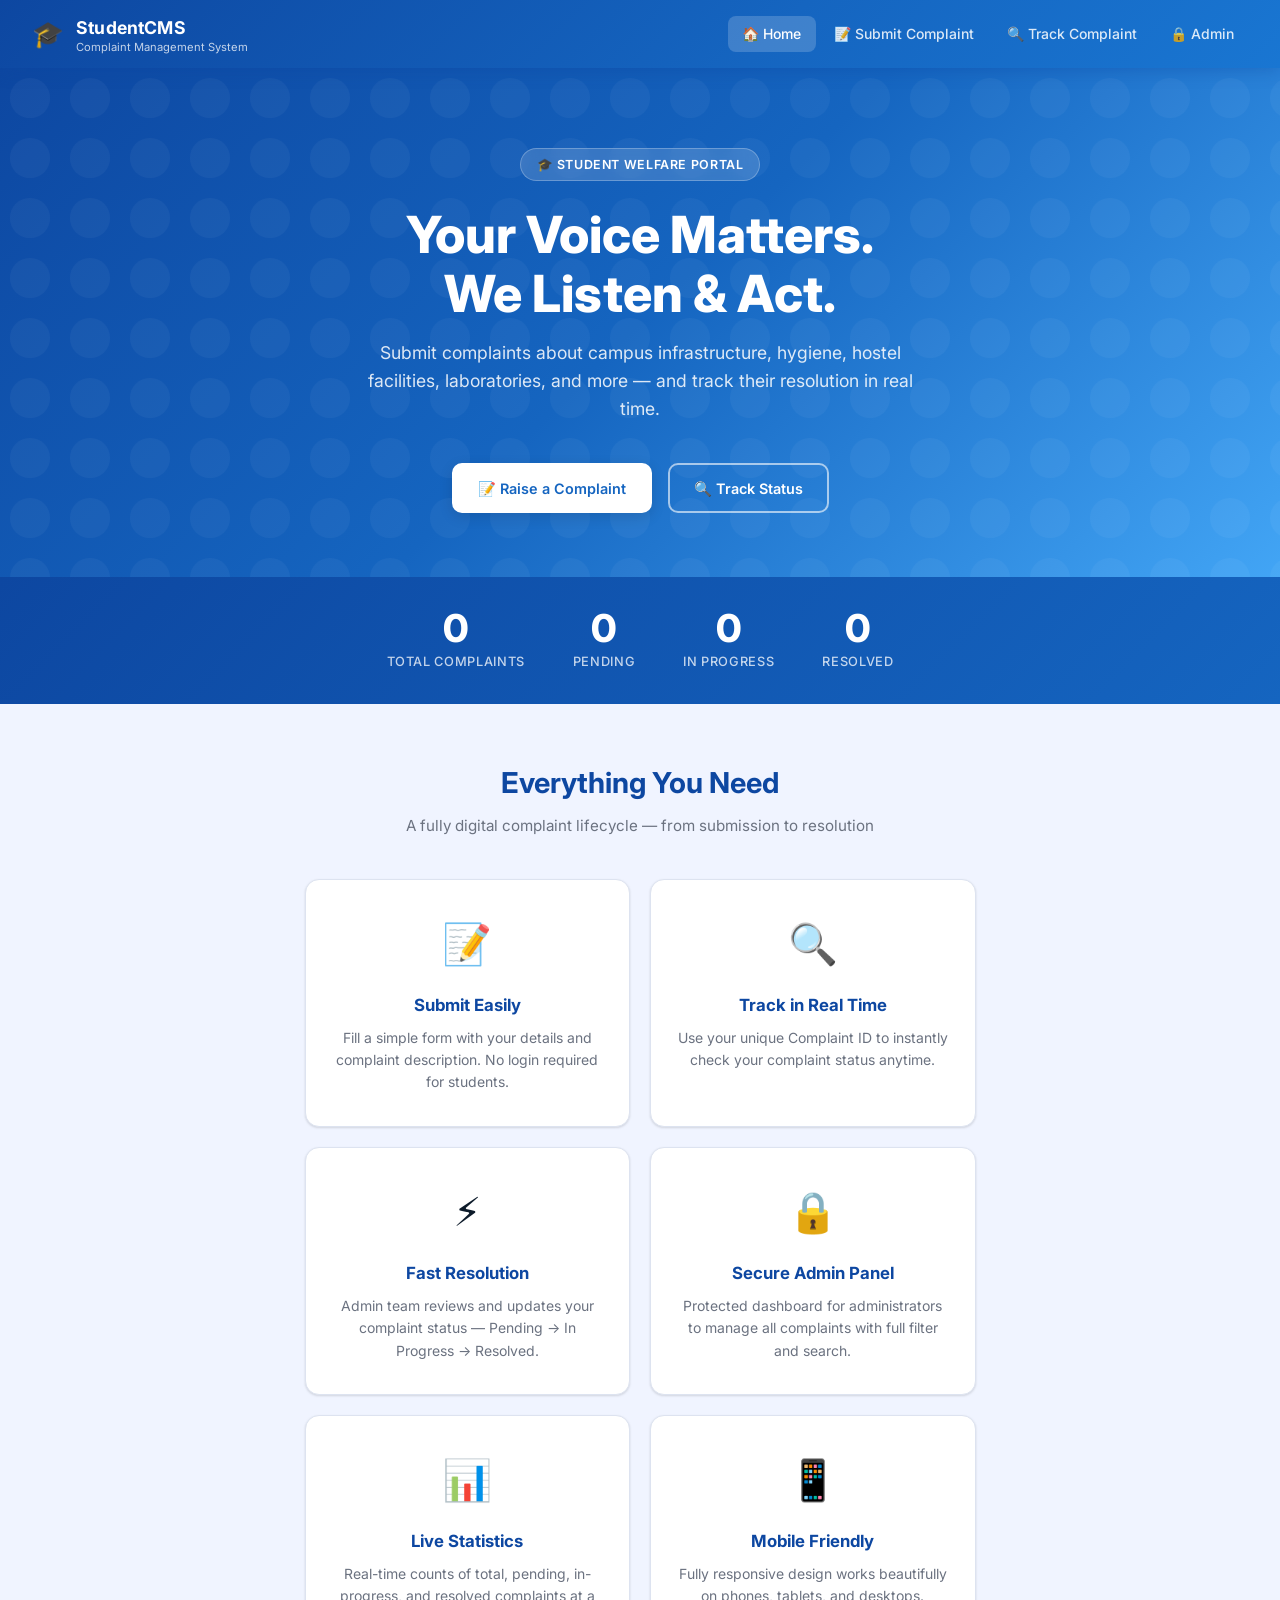
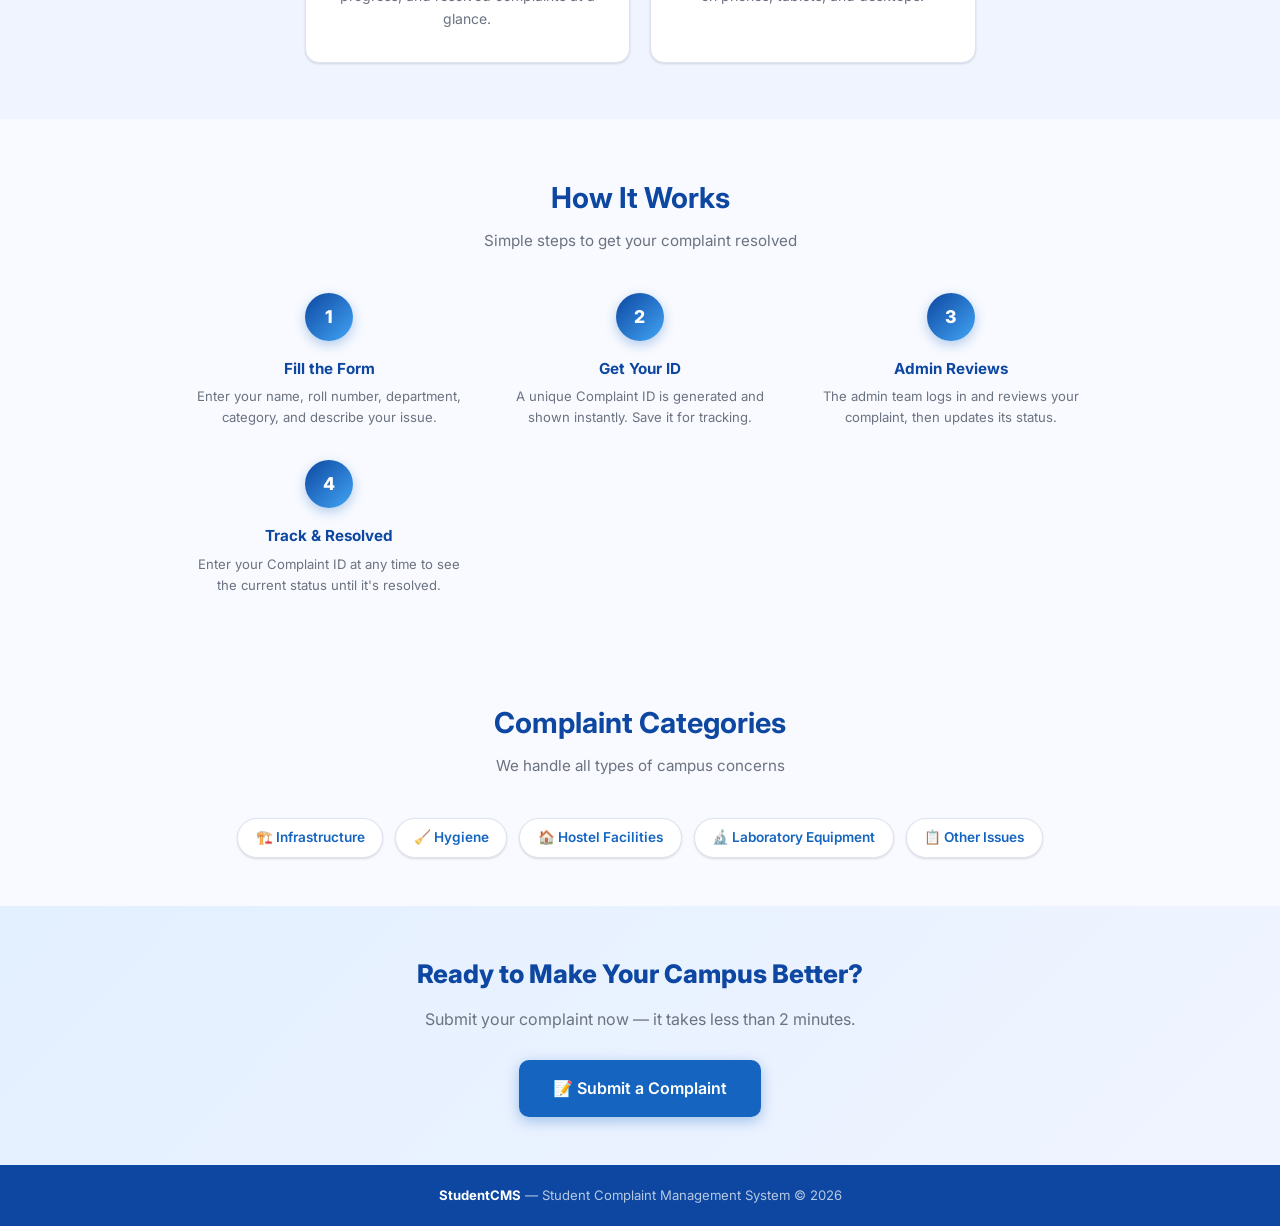
==== index.html @ 4c23cb48 "Initial commit: Student Complaint Management System" ====
<!DOCTYPE html>
<html lang="en">
<head>
  <meta charset="UTF-8" />
  <meta name="viewport" content="width=device-width, initial-scale=1.0" />
  <title>StudentCMS – Home | Student Complaint Management System</title>
  <meta name="description" content="Digital platform for students to raise and track complaints on infrastructure, hygiene, hostel, labs and campus maintenance." />
  <link rel="stylesheet" href="css/style.css" />
  <style>
    .cta-section {
      background: linear-gradient(135deg, #E3F0FF, #F0F4FF);
      padding: 3rem 1.5rem;
      text-align: center;
    }
    .how-section { padding: 3.5rem 1.5rem; }
    .how-steps { display: grid; grid-template-columns: repeat(auto-fit, minmax(220px, 1fr)); gap: 2rem; max-width: 900px; margin: 0 auto; }
    .how-step { text-align: center; }
    .step-num {
      width: 48px; height: 48px;
      background: linear-gradient(135deg, var(--primary-dark), var(--accent));
      border-radius: 50%; color: #fff;
      display: flex; align-items: center; justify-content: center;
      font-weight: 800; font-size: 1.1rem;
      margin: 0 auto 1rem; box-shadow: 0 4px 12px rgba(21,101,192,.3);
    }
    .how-step h3 { font-size: .95rem; font-weight: 700; color: var(--primary-dark); margin-bottom: .3rem; }
    .how-step p  { font-size: .82rem; color: var(--text-muted); }
    .categories-section { padding: 3rem 1.5rem; background: #F8FAFF; }
    .cat-chips { display: flex; flex-wrap: wrap; gap: .75rem; justify-content: center; margin-top: 1.5rem; }
    .cat-chip {
      display: inline-flex; align-items: center; gap: .4rem;
      padding: .5rem 1.1rem; border-radius: 50px;
      background: var(--bg-card); border: 1.5px solid var(--border);
      font-size: .85rem; font-weight: 600; color: var(--primary);
      box-shadow: var(--shadow-sm); transition: all var(--transition);
    }
    .cat-chip:hover { background: var(--primary); color: #fff; transform: translateY(-2px); box-shadow: var(--shadow-md); }
  </style>
</head>
<body>

<!-- NAVBAR -->
<nav class="navbar">
  <a href="index.html" class="navbar-brand">
    <span class="brand-icon">🎓</span>
    <div>
      <span class="brand-text">StudentCMS</span>
      <span class="brand-sub">Complaint Management System</span>
    </div>
  </a>
  <button class="nav-hamburger" id="hamburger" aria-label="Menu">☰</button>
  <ul class="nav-links" id="navLinks">
    <li><a href="index.html">🏠 Home</a></li>
    <li><a href="submit.html">📝 Submit Complaint</a></li>
    <li><a href="track.html">🔍 Track Complaint</a></li>
    <li><a href="admin.html">🔒 Admin</a></li>
  </ul>
</nav>

<!-- HERO -->
<section class="hero">
  <div class="hero-badge">🎓 Student Welfare Portal</div>
  <h1>Your Voice Matters.<br>We Listen & Act.</h1>
  <p>Submit complaints about campus infrastructure, hygiene, hostel facilities, laboratories, and more — and track their resolution in real time.</p>
  <div class="hero-actions">
    <a href="submit.html" class="btn btn-white">📝 Raise a Complaint</a>
    <a href="track.html" class="btn btn-outline-white">🔍 Track Status</a>
  </div>
</section>

<!-- COUNTER BANNER -->
<div class="counter-banner">
  <div class="counter-grid">
    <div class="counter-item">
      <div class="counter-num" id="cntTotal">0</div>
      <div class="counter-label">Total Complaints</div>
    </div>
    <div class="counter-item">
      <div class="counter-num" id="cntPending">0</div>
      <div class="counter-label">Pending</div>
    </div>
    <div class="counter-item">
      <div class="counter-num" id="cntProgress">0</div>
      <div class="counter-label">In Progress</div>
    </div>
    <div class="counter-item">
      <div class="counter-num" id="cntResolved">0</div>
      <div class="counter-label">Resolved</div>
    </div>
  </div>
</div>

<!-- FEATURES -->
<section class="features-section">
  <h2 class="section-title">Everything You Need</h2>
  <p class="section-sub">A fully digital complaint lifecycle — from submission to resolution</p>
  <div class="features-grid">
    <div class="feature-card card-hover">
      <span class="feature-icon">📝</span>
      <h3>Submit Easily</h3>
      <p>Fill a simple form with your details and complaint description. No login required for students.</p>
    </div>
    <div class="feature-card card-hover">
      <span class="feature-icon">🔍</span>
      <h3>Track in Real Time</h3>
      <p>Use your unique Complaint ID to instantly check your complaint status anytime.</p>
    </div>
    <div class="feature-card card-hover">
      <span class="feature-icon">⚡</span>
      <h3>Fast Resolution</h3>
      <p>Admin team reviews and updates your complaint status — Pending → In Progress → Resolved.</p>
    </div>
    <div class="feature-card card-hover">
      <span class="feature-icon">🔒</span>
      <h3>Secure Admin Panel</h3>
      <p>Protected dashboard for administrators to manage all complaints with full filter and search.</p>
    </div>
    <div class="feature-card card-hover">
      <span class="feature-icon">📊</span>
      <h3>Live Statistics</h3>
      <p>Real-time counts of total, pending, in-progress, and resolved complaints at a glance.</p>
    </div>
    <div class="feature-card card-hover">
      <span class="feature-icon">📱</span>
      <h3>Mobile Friendly</h3>
      <p>Fully responsive design works beautifully on phones, tablets, and desktops.</p>
    </div>
  </div>
</section>

<!-- HOW IT WORKS -->
<section class="how-section" style="background:#F8FAFF;">
  <h2 class="section-title">How It Works</h2>
  <p class="section-sub">Simple steps to get your complaint resolved</p>
  <div class="how-steps">
    <div class="how-step">
      <div class="step-num">1</div>
      <h3>Fill the Form</h3>
      <p>Enter your name, roll number, department, category, and describe your issue.</p>
    </div>
    <div class="how-step">
      <div class="step-num">2</div>
      <h3>Get Your ID</h3>
      <p>A unique Complaint ID is generated and shown instantly. Save it for tracking.</p>
    </div>
    <div class="how-step">
      <div class="step-num">3</div>
      <h3>Admin Reviews</h3>
      <p>The admin team logs in and reviews your complaint, then updates its status.</p>
    </div>
    <div class="how-step">
      <div class="step-num">4</div>
      <h3>Track & Resolved</h3>
      <p>Enter your Complaint ID at any time to see the current status until it's resolved.</p>
    </div>
  </div>
</section>

<!-- CATEGORIES -->
<section class="categories-section">
  <h2 class="section-title">Complaint Categories</h2>
  <p class="section-sub">We handle all types of campus concerns</p>
  <div class="cat-chips">
    <span class="cat-chip">🏗️ Infrastructure</span>
    <span class="cat-chip">🧹 Hygiene</span>
    <span class="cat-chip">🏠 Hostel Facilities</span>
    <span class="cat-chip">🔬 Laboratory Equipment</span>
    <span class="cat-chip">📋 Other Issues</span>
  </div>
</section>

<!-- CTA -->
<section class="cta-section">
  <h2 style="font-size:1.6rem;font-weight:800;color:var(--primary-dark);margin-bottom:.75rem;">
    Ready to Make Your Campus Better?
  </h2>
  <p style="color:var(--text-muted);margin-bottom:1.75rem;">Submit your complaint now — it takes less than 2 minutes.</p>
  <a href="submit.html" class="btn btn-primary" style="font-size:1rem;padding:.85rem 2rem;">
    📝 Submit a Complaint
  </a>
</section>

<!-- FOOTER -->
<footer>
  <strong>StudentCMS</strong> &mdash; Student Complaint Management System &copy; 2026
</footer>

<script src="js/app.js"></script>
<script>
  initNavbar();

  // Animate home counters from LocalStorage data
  window.addEventListener('DOMContentLoaded', () => {
    const stats = calcStats(getComplaints());
    animateCounter(document.getElementById('cntTotal'),    stats.total);
    animateCounter(document.getElementById('cntPending'),  stats.pending);
    animateCounter(document.getElementById('cntProgress'), stats.inProgress);
    animateCounter(document.getElementById('cntResolved'), stats.resolved);
  });
</script>
</body>
</html>
---- css/style.css ----
/* ============================================================
   Student Complaint Management System — Shared Stylesheet
   Theme: Blue & White | Modern | Responsive
   ============================================================ */

@import url('https://fonts.googleapis.com/css2?family=Inter:wght@300;400;500;600;700;800&display=swap');

/* ── Reset & Base ── */
*, *::before, *::after {
  box-sizing: border-box;
  margin: 0;
  padding: 0;
}

:root {
  --primary:        #1565C0;
  --primary-light:  #1976D2;
  --primary-dark:   #0D47A1;
  --accent:         #42A5F5;
  --accent-light:   #90CAF9;
  --bg:             #F0F4FF;
  --bg-card:        #FFFFFF;
  --text-dark:      #0D1B2A;
  --text-mid:       #374151;
  --text-muted:     #6B7280;
  --success:        #16A34A;
  --success-bg:     #DCFCE7;
  --warning:        #D97706;
  --warning-bg:     #FEF3C7;
  --danger:         #DC2626;
  --danger-bg:      #FEE2E2;
  --info:           #0284C7;
  --info-bg:        #E0F2FE;
  --border:         #DDE3F0;
  --shadow-sm:      0 1px 3px rgba(0,0,0,.08), 0 1px 2px rgba(0,0,0,.06);
  --shadow-md:      0 4px 16px rgba(21,101,192,.12);
  --shadow-lg:      0 8px 32px rgba(21,101,192,.18);
  --radius:         14px;
  --radius-sm:      8px;
  --transition:     0.25s ease;
}

html { scroll-behavior: smooth; }

body {
  font-family: 'Inter', system-ui, sans-serif;
  background: var(--bg);
  color: var(--text-dark);
  min-height: 100vh;
  display: flex;
  flex-direction: column;
  line-height: 1.6;
}

/* ── Navbar ── */
.navbar {
  background: linear-gradient(135deg, var(--primary-dark) 0%, var(--primary) 60%, var(--primary-light) 100%);
  color: #fff;
  padding: 0 2rem;
  height: 68px;
  display: flex;
  align-items: center;
  justify-content: space-between;
  box-shadow: 0 2px 16px rgba(13,71,161,.35);
  position: sticky;
  top: 0;
  z-index: 100;
}

.navbar-brand {
  display: flex;
  align-items: center;
  gap: .75rem;
  text-decoration: none;
  color: #fff;
}

.navbar-brand .brand-icon {
  font-size: 1.6rem;
  line-height: 1;
}

.navbar-brand .brand-text {
  font-size: 1.1rem;
  font-weight: 700;
  letter-spacing: .01em;
}

.navbar-brand .brand-sub {
  font-size: .7rem;
  opacity: .75;
  display: block;
  font-weight: 400;
  line-height: 1;
}

.nav-links {
  display: flex;
  align-items: center;
  gap: .25rem;
  list-style: none;
}

.nav-links a {
  display: flex;
  align-items: center;
  gap: .35rem;
  color: rgba(255,255,255,.85);
  text-decoration: none;
  font-size: .875rem;
  font-weight: 500;
  padding: .45rem .9rem;
  border-radius: 8px;
  transition: background var(--transition), color var(--transition);
}

.nav-links a:hover,
.nav-links a.active {
  background: rgba(255,255,255,.18);
  color: #fff;
}

.nav-hamburger {
  display: none;
  background: none;
  border: none;
  color: #fff;
  font-size: 1.6rem;
  cursor: pointer;
}

/* ── Hero (Home only) ── */
.hero {
  background: linear-gradient(135deg, var(--primary-dark) 0%, var(--primary) 50%, var(--accent) 100%);
  color: #fff;
  padding: 5rem 2rem 4rem;
  text-align: center;
  position: relative;
  overflow: hidden;
}

.hero::before {
  content: '';
  position: absolute;
  inset: 0;
  background: url("data:image/svg+xml,%3Csvg width='60' height='60' viewBox='0 0 60 60' xmlns='http://www.w3.org/2000/svg'%3E%3Cg fill='none' fill-rule='evenodd'%3E%3Cg fill='%23ffffff' fill-opacity='0.04'%3E%3Ccircle cx='30' cy='30' r='20'/%3E%3C/g%3E%3C/g%3E%3C/svg%3E");
  pointer-events: none;
}

.hero-badge {
  display: inline-flex;
  align-items: center;
  gap: .5rem;
  background: rgba(255,255,255,.15);
  backdrop-filter: blur(8px);
  border: 1px solid rgba(255,255,255,.25);
  border-radius: 50px;
  padding: .35rem 1rem;
  font-size: .78rem;
  font-weight: 600;
  letter-spacing: .05em;
  text-transform: uppercase;
  margin-bottom: 1.5rem;
}

.hero h1 {
  font-size: clamp(2rem, 5vw, 3.2rem);
  font-weight: 800;
  line-height: 1.15;
  margin-bottom: 1rem;
}

.hero p {
  font-size: 1.1rem;
  opacity: .85;
  max-width: 560px;
  margin: 0 auto 2.5rem;
}

.hero-actions {
  display: flex;
  gap: 1rem;
  justify-content: center;
  flex-wrap: wrap;
}

/* ── Buttons ── */
.btn {
  display: inline-flex;
  align-items: center;
  gap: .5rem;
  padding: .7rem 1.5rem;
  border-radius: 10px;
  font-size: .9rem;
  font-weight: 600;
  cursor: pointer;
  border: 2px solid transparent;
  transition: all var(--transition);
  text-decoration: none;
  white-space: nowrap;
}

.btn-primary {
  background: var(--primary);
  color: #fff;
  border-color: var(--primary);
  box-shadow: 0 4px 14px rgba(21,101,192,.35);
}
.btn-primary:hover {
  background: var(--primary-dark);
  border-color: var(--primary-dark);
  transform: translateY(-2px);
  box-shadow: 0 6px 20px rgba(21,101,192,.45);
}

.btn-outline {
  background: transparent;
  color: var(--primary);
  border-color: var(--primary);
}
.btn-outline:hover {
  background: var(--primary);
  color: #fff;
  transform: translateY(-2px);
}

.btn-white {
  background: #fff;
  color: var(--primary);
  border-color: #fff;
  box-shadow: 0 4px 14px rgba(0,0,0,.12);
}
.btn-white:hover {
  background: var(--accent-light);
  transform: translateY(-2px);
}

.btn-outline-white {
  background: transparent;
  color: #fff;
  border-color: rgba(255,255,255,.6);
}
.btn-outline-white:hover {
  background: rgba(255,255,255,.15);
  border-color: #fff;
}

.btn-danger {
  background: var(--danger);
  color: #fff;
  border-color: var(--danger);
}
.btn-danger:hover { filter: brightness(1.1); }

.btn-sm {
  padding: .4rem .9rem;
  font-size: .8rem;
  border-radius: 7px;
}

.btn-full { width: 100%; justify-content: center; }

.btn:disabled {
  opacity: .5;
  cursor: not-allowed;
  transform: none !important;
}

/* ── Cards ── */
.card {
  background: var(--bg-card);
  border-radius: var(--radius);
  border: 1px solid var(--border);
  box-shadow: var(--shadow-sm);
  transition: box-shadow var(--transition), transform var(--transition);
}
.card:hover { box-shadow: var(--shadow-md); }

.card-hover:hover { transform: translateY(-3px); }

/* ── Container / Layout ── */
.container {
  max-width: 1100px;
  margin: 0 auto;
  padding: 0 1.5rem;
}

.page-content {
  flex: 1;
  padding: 2.5rem 1.5rem;
  max-width: 1100px;
  margin: 0 auto;
  width: 100%;
}

.page-header {
  margin-bottom: 2rem;
}

.page-header h2 {
  font-size: 1.7rem;
  font-weight: 700;
  color: var(--primary-dark);
}

.page-header p {
  color: var(--text-muted);
  margin-top: .3rem;
}

/* ── Stats Grid ── */
.stats-grid {
  display: grid;
  grid-template-columns: repeat(auto-fit, minmax(180px, 1fr));
  gap: 1rem;
  margin-bottom: 2rem;
}

.stat-card {
  background: var(--bg-card);
  border-radius: var(--radius);
  padding: 1.4rem 1.6rem;
  border: 1px solid var(--border);
  box-shadow: var(--shadow-sm);
  display: flex;
  align-items: center;
  gap: 1rem;
  transition: box-shadow var(--transition), transform var(--transition);
}
.stat-card:hover {
  transform: translateY(-3px);
  box-shadow: var(--shadow-md);
}

.stat-icon {
  width: 52px;
  height: 52px;
  border-radius: 12px;
  display: flex;
  align-items: center;
  justify-content: center;
  font-size: 1.5rem;
  flex-shrink: 0;
}
.stat-icon.blue   { background: #E3F2FD; }
.stat-icon.orange { background: #FFF3E0; }
.stat-icon.yellow { background: #FFFDE7; }
.stat-icon.green  { background: #E8F5E9; }

.stat-info .stat-value {
  font-size: 1.8rem;
  font-weight: 800;
  color: var(--primary-dark);
  line-height: 1;
}
.stat-info .stat-label {
  font-size: .78rem;
  color: var(--text-muted);
  font-weight: 500;
  margin-top: .25rem;
}

/* ── Forms ── */
.form-card {
  background: var(--bg-card);
  border-radius: var(--radius);
  padding: 2.5rem;
  border: 1px solid var(--border);
  box-shadow: var(--shadow-md);
  max-width: 680px;
  margin: 0 auto;
}

.form-card h2 {
  font-size: 1.4rem;
  font-weight: 700;
  color: var(--primary-dark);
  margin-bottom: .3rem;
}

.form-card .form-subtitle {
  color: var(--text-muted);
  font-size: .9rem;
  margin-bottom: 2rem;
  padding-bottom: 1.25rem;
  border-bottom: 1px solid var(--border);
}

.form-group {
  margin-bottom: 1.25rem;
}

.form-row {
  display: grid;
  grid-template-columns: 1fr 1fr;
  gap: 1rem;
}

label {
  display: block;
  font-size: .84rem;
  font-weight: 600;
  color: var(--text-mid);
  margin-bottom: .4rem;
}

label .required { color: var(--danger); margin-left: 2px; }

input[type="text"],
input[type="password"],
input[type="email"],
select,
textarea {
  width: 100%;
  padding: .7rem 1rem;
  border: 1.5px solid var(--border);
  border-radius: var(--radius-sm);
  font-size: .9rem;
  font-family: inherit;
  color: var(--text-dark);
  background: #FAFBFF;
  transition: border-color var(--transition), box-shadow var(--transition);
  outline: none;
}

input:focus, select:focus, textarea:focus {
  border-color: var(--accent);
  box-shadow: 0 0 0 3px rgba(66,165,245,.18);
  background: #fff;
}

input.error-field, select.error-field, textarea.error-field {
  border-color: var(--danger);
  box-shadow: 0 0 0 3px rgba(220,38,38,.12);
}

textarea { resize: vertical; min-height: 110px; }

.field-error {
  font-size: .78rem;
  color: var(--danger);
  margin-top: .3rem;
  display: none;
}
.field-error.show { display: block; }

/* ── Alerts ── */
.alert {
  padding: 1rem 1.25rem;
  border-radius: var(--radius-sm);
  font-size: .88rem;
  font-weight: 500;
  display: flex;
  align-items: flex-start;
  gap: .75rem;
  margin-bottom: 1.25rem;
  animation: slideIn .3s ease;
}
.alert .alert-icon { font-size: 1.1rem; flex-shrink: 0; margin-top: .05rem; }
.alert-success { background: var(--success-bg); color: #166534; border: 1px solid #BBF7D0; }
.alert-error   { background: var(--danger-bg);  color: #991B1B; border: 1px solid #FECACA; }
.alert-info    { background: var(--info-bg);    color: #075985; border: 1px solid #BAE6FD; }
.alert-warning { background: var(--warning-bg); color: #92400E; border: 1px solid #FDE68A; }

/* ── Status Badge ── */
.badge {
  display: inline-flex;
  align-items: center;
  gap: .3rem;
  padding: .28rem .75rem;
  border-radius: 50px;
  font-size: .75rem;
  font-weight: 600;
  white-space: nowrap;
}
.badge-pending     { background: #FEF3C7; color: #92400E; }
.badge-inprogress  { background: #DBEAFE; color: #1E40AF; }
.badge-resolved    { background: #DCFCE7; color: #166534; }

/* ── Table ── */
.table-wrapper {
  overflow-x: auto;
  border-radius: var(--radius);
  border: 1px solid var(--border);
  box-shadow: var(--shadow-sm);
}

table {
  width: 100%;
  border-collapse: collapse;
  font-size: .88rem;
  background: var(--bg-card);
}

thead {
  background: linear-gradient(135deg, var(--primary-dark), var(--primary));
  color: #fff;
}

th {
  padding: .9rem 1.1rem;
  text-align: left;
  font-weight: 600;
  font-size: .8rem;
  letter-spacing: .04em;
  text-transform: uppercase;
  white-space: nowrap;
}

td {
  padding: .85rem 1.1rem;
  border-bottom: 1px solid var(--border);
  vertical-align: middle;
  color: var(--text-mid);
}

tr:last-child td { border-bottom: none; }

tbody tr {
  transition: background var(--transition);
}
tbody tr:hover { background: #F8FAFF; }

.table-status-select {
  padding: .3rem .6rem;
  border: 1.5px solid var(--border);
  border-radius: 7px;
  font-size: .8rem;
  font-family: inherit;
  font-weight: 600;
  cursor: pointer;
  background: #fff;
  outline: none;
  transition: border-color var(--transition);
}
.table-status-select:focus { border-color: var(--accent); }

/* ── Filter Bar ── */
.filter-bar {
  display: flex;
  gap: .75rem;
  flex-wrap: wrap;
  margin-bottom: 1.5rem;
}

.filter-bar input,
.filter-bar select {
  flex: 1;
  min-width: 160px;
  padding: .6rem .9rem;
  border: 1.5px solid var(--border);
  border-radius: 9px;
  font-size: .87rem;
  font-family: inherit;
  background: var(--bg-card);
  color: var(--text-dark);
  outline: none;
  transition: border-color var(--transition), box-shadow var(--transition);
}
.filter-bar input:focus,
.filter-bar select:focus {
  border-color: var(--accent);
  box-shadow: 0 0 0 3px rgba(66,165,245,.15);
}

/* ── Track Result Box ── */
.track-result {
  background: var(--bg-card);
  border-radius: var(--radius);
  border: 1px solid var(--border);
  box-shadow: var(--shadow-md);
  padding: 2rem;
  margin-top: 1.5rem;
  animation: slideIn .4s ease;
}

.track-result .result-header {
  display: flex;
  align-items: center;
  justify-content: space-between;
  flex-wrap: wrap;
  gap: .75rem;
  margin-bottom: 1.25rem;
  padding-bottom: 1rem;
  border-bottom: 1px solid var(--border);
}

.track-result .complaint-id {
  font-size: .75rem;
  color: var(--text-muted);
  font-weight: 500;
  margin-bottom: .25rem;
}

.track-result .complaint-name {
  font-size: 1.15rem;
  font-weight: 700;
  color: var(--primary-dark);
}

.detail-grid {
  display: grid;
  grid-template-columns: repeat(auto-fit, minmax(180px, 1fr));
  gap: 1rem;
}

.detail-item label {
  font-size: .73rem;
  font-weight: 600;
  color: var(--text-muted);
  letter-spacing: .05em;
  text-transform: uppercase;
  margin-bottom: .3rem;
  display: block;
}

.detail-item span {
  font-size: .9rem;
  font-weight: 500;
  color: var(--text-dark);
}

.description-box {
  background: var(--bg);
  border: 1px solid var(--border);
  border-radius: var(--radius-sm);
  padding: .85rem 1rem;
  font-size: .9rem;
  color: var(--text-mid);
  grid-column: 1 / -1;
  line-height: 1.6;
}

/* ── Home Features Grid ── */
.features-section {
  padding: 3.5rem 1.5rem;
  max-width: 1100px;
  margin: 0 auto;
}

.section-title {
  text-align: center;
  font-size: 1.8rem;
  font-weight: 700;
  color: var(--primary-dark);
  margin-bottom: .5rem;
}

.section-sub {
  text-align: center;
  color: var(--text-muted);
  margin-bottom: 2.5rem;
  font-size: .95rem;
}

.features-grid {
  display: grid;
  grid-template-columns: repeat(auto-fit, minmax(240px, 1fr));
  gap: 1.25rem;
}

.feature-card {
  background: var(--bg-card);
  border: 1px solid var(--border);
  border-radius: var(--radius);
  padding: 2rem 1.5rem;
  box-shadow: var(--shadow-sm);
  text-align: center;
  transition: all var(--transition);
}
.feature-card:hover {
  transform: translateY(-5px);
  box-shadow: var(--shadow-lg);
  border-color: var(--accent-light);
}

.feature-icon {
  font-size: 2.5rem;
  margin-bottom: 1rem;
  display: block;
}

.feature-card h3 {
  font-size: 1.05rem;
  font-weight: 700;
  color: var(--primary-dark);
  margin-bottom: .5rem;
}

.feature-card p {
  font-size: .875rem;
  color: var(--text-muted);
}

/* ── Counter Banner ── */
.counter-banner {
  background: linear-gradient(135deg, var(--primary-dark), var(--primary));
  color: #fff;
  padding: 2rem 1.5rem;
  text-align: center;
}

.counter-grid {
  display: flex;
  justify-content: center;
  gap: 3rem;
  flex-wrap: wrap;
  max-width: 700px;
  margin: 0 auto;
}

.counter-item .counter-num {
  font-size: 2.4rem;
  font-weight: 800;
  line-height: 1;
}

.counter-item .counter-label {
  font-size: .8rem;
  opacity: .75;
  margin-top: .3rem;
  font-weight: 500;
  text-transform: uppercase;
  letter-spacing: .05em;
}

/* ── Footer ── */
footer {
  background: var(--primary-dark);
  color: rgba(255,255,255,.7);
  text-align: center;
  padding: 1.25rem 1rem;
  font-size: .82rem;
  margin-top: auto;
}

footer strong { color: #fff; }

/* ── Admin Login ── */
.login-wrapper {
  flex: 1;
  display: flex;
  align-items: center;
  justify-content: center;
  padding: 2rem 1rem;
  background: linear-gradient(135deg, #E3F0FF 0%, #F0F4FF 100%);
}

.login-card {
  background: var(--bg-card);
  border-radius: 20px;
  padding: 3rem 2.5rem;
  width: 100%;
  max-width: 420px;
  box-shadow: var(--shadow-lg);
  border: 1px solid var(--border);
  text-align: center;
}

.login-logo {
  width: 72px;
  height: 72px;
  background: linear-gradient(135deg, var(--primary-dark), var(--accent));
  border-radius: 20px;
  display: flex;
  align-items: center;
  justify-content: center;
  font-size: 2rem;
  margin: 0 auto 1.25rem;
  box-shadow: 0 8px 24px rgba(21,101,192,.3);
}

.login-card h2 {
  font-size: 1.4rem;
  font-weight: 700;
  color: var(--primary-dark);
  margin-bottom: .25rem;
}

.login-card .login-sub {
  color: var(--text-muted);
  font-size: .875rem;
  margin-bottom: 2rem;
}

.login-card .form-group { text-align: left; }

/* ── Dashboard Toolbar ── */
.dashboard-toolbar {
  display: flex;
  align-items: center;
  justify-content: space-between;
  flex-wrap: wrap;
  gap: 1rem;
  margin-bottom: 1.5rem;
}

.toolbar-title {
  font-size: 1.15rem;
  font-weight: 700;
  color: var(--primary-dark);
}

.toolbar-count {
  font-size: .8rem;
  color: var(--text-muted);
  font-weight: 500;
  margin-top: .1rem;
}

/* ── Empty State ── */
.empty-state {
  text-align: center;
  padding: 3rem 1rem;
}
.empty-state .empty-icon { font-size: 3.5rem; margin-bottom: .75rem; }
.empty-state p { color: var(--text-muted); font-size: .95rem; }

/* ── Animations ── */
@keyframes slideIn {
  from { opacity: 0; transform: translateY(-12px); }
  to   { opacity: 1; transform: translateY(0); }
}

@keyframes fadeIn {
  from { opacity: 0; }
  to   { opacity: 1; }
}

@keyframes countUp {
  from { opacity: 0; transform: scale(.7); }
  to   { opacity: 1; transform: scale(1); }
}

.fade-in { animation: fadeIn .4s ease; }
.slide-in { animation: slideIn .35s ease; }

/* ── Responsive ── */
@media (max-width: 768px) {
  .form-row { grid-template-columns: 1fr; }

  .navbar { padding: 0 1rem; }

  .nav-links {
    display: none;
    flex-direction: column;
    position: absolute;
    top: 68px;
    left: 0; right: 0;
    background: var(--primary-dark);
    padding: 1rem;
    gap: .25rem;
    box-shadow: 0 4px 20px rgba(0,0,0,.2);
    z-index: 99;
  }

  .nav-links.open { display: flex; }
  .nav-links a { padding: .65rem 1rem; border-radius: 8px; }
  .nav-hamburger { display: block; }

  .page-content { padding: 1.75rem 1rem; }

  .form-card { padding: 1.75rem 1.25rem; }

  .counter-grid { gap: 1.5rem; }

  .filter-bar { flex-direction: column; }
  .filter-bar input, .filter-bar select { min-width: unset; }

  .dashboard-toolbar { flex-direction: column; align-items: flex-start; }

  .login-card { padding: 2rem 1.5rem; }

  .hero { padding: 3.5rem 1rem 3rem; }
  .hero-actions { flex-direction: column; align-items: center; }
  .btn { padding: .75rem 1.25rem; }

  th, td { padding: .7rem .75rem; }
}

@media (max-width: 480px) {
  .stats-grid { grid-template-columns: 1fr 1fr; }
  .counter-item .counter-num { font-size: 1.8rem; }
}
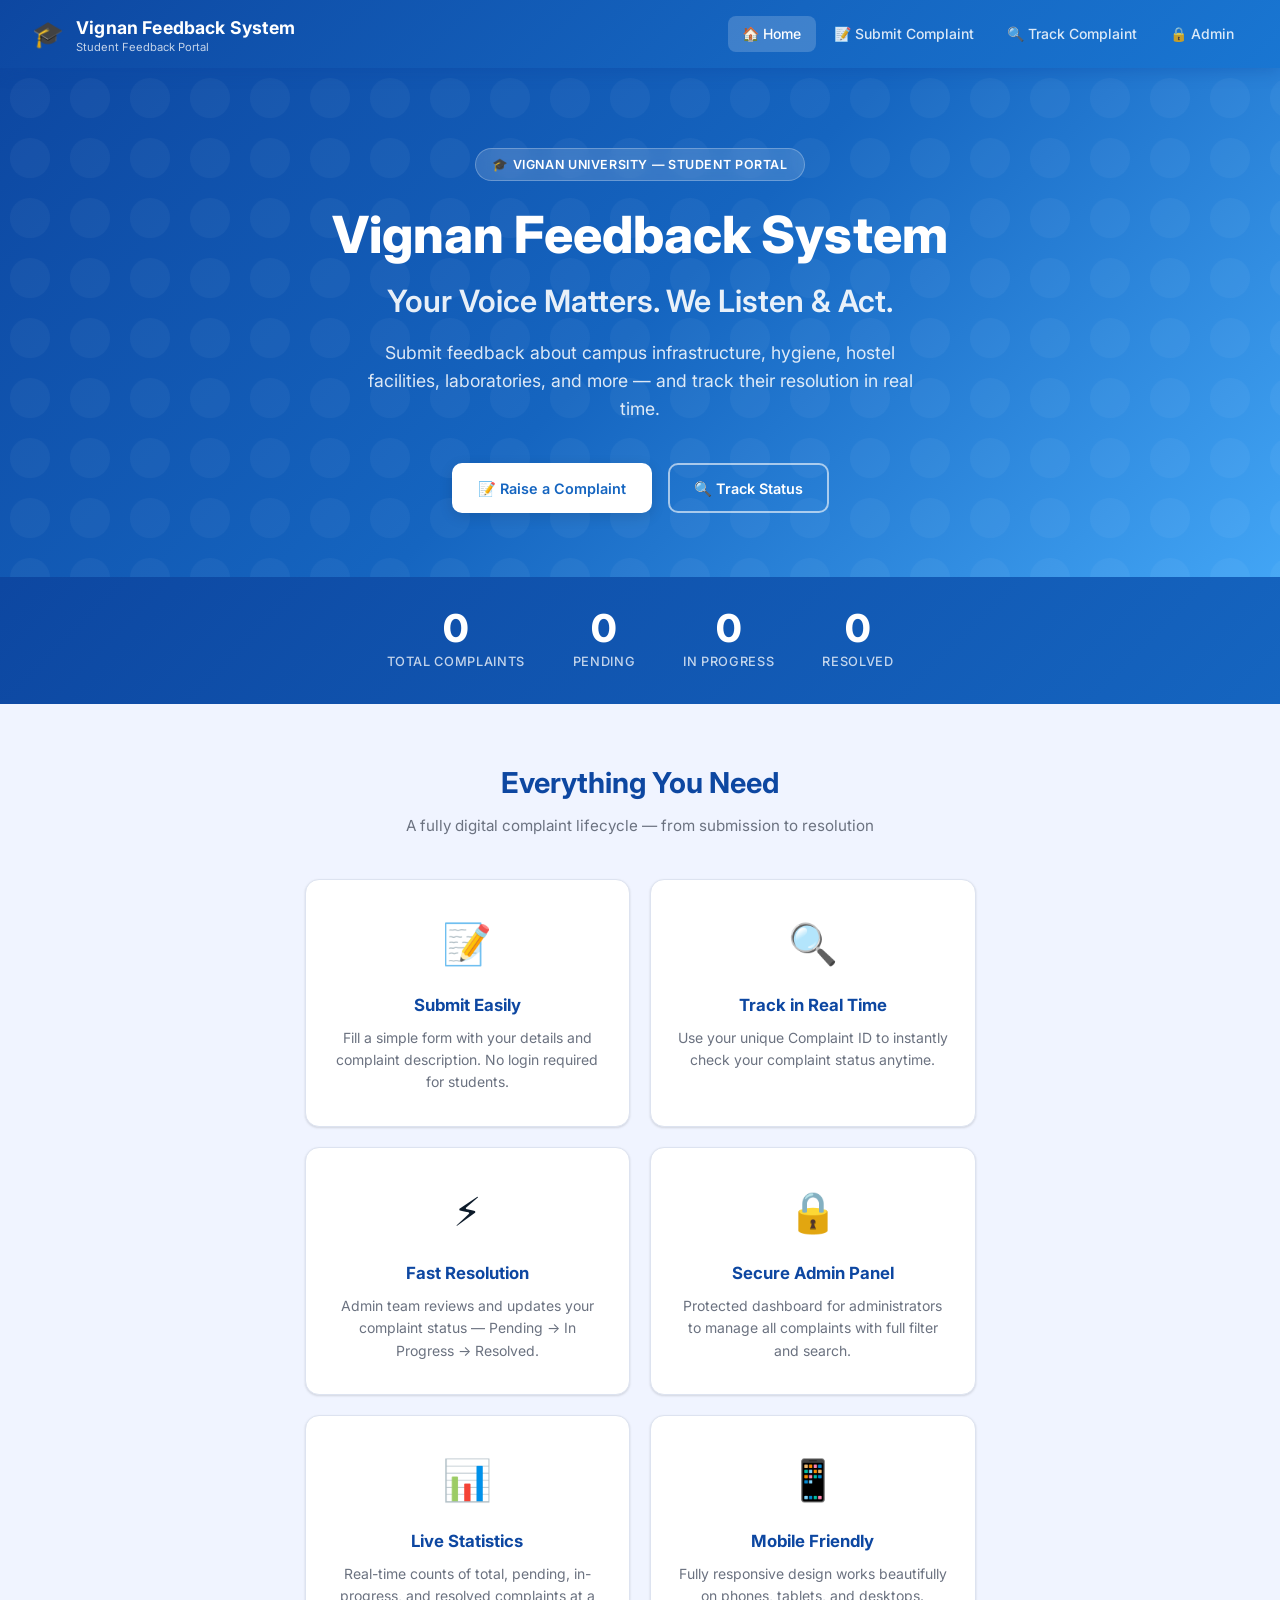
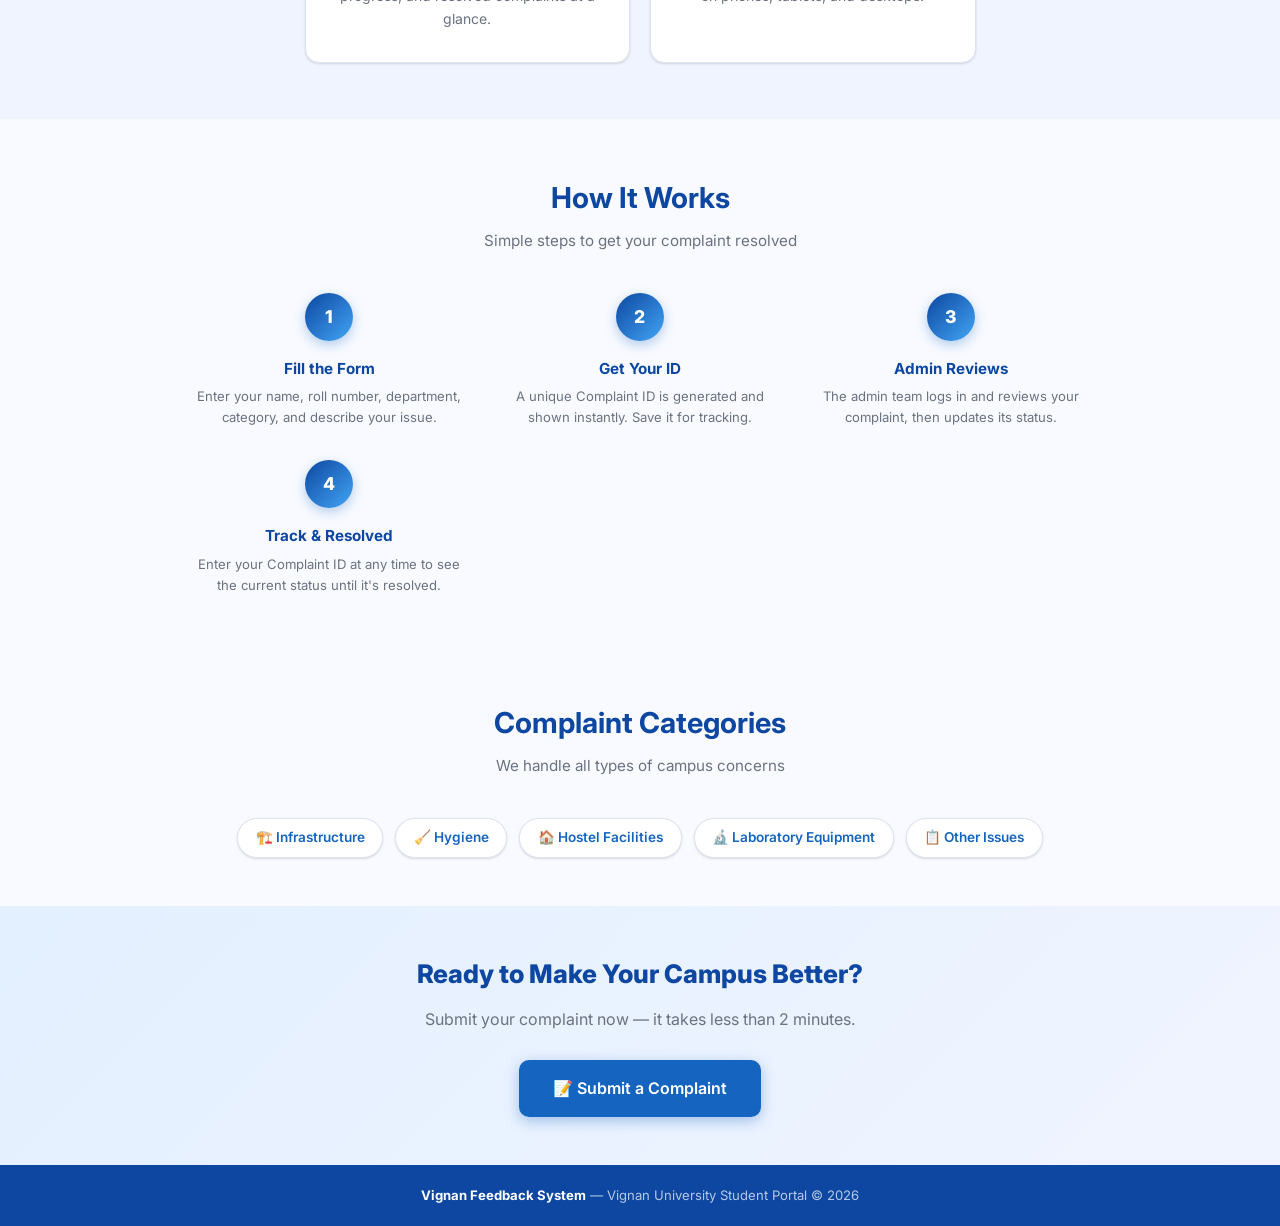
==== commit b82b53ad: "Rebrand: StudentCMS -> Vignan Feedback System" ====
--- a/index.html
+++ b/index.html
@@ -1,202 +1,264 @@
 <!DOCTYPE html>
 <html lang="en">
+
 <head>
-  <meta charset="UTF-8" />
-  <meta name="viewport" content="width=device-width, initial-scale=1.0" />
-  <title>StudentCMS – Home | Student Complaint Management System</title>
-  <meta name="description" content="Digital platform for students to raise and track complaints on infrastructure, hygiene, hostel, labs and campus maintenance." />
-  <link rel="stylesheet" href="css/style.css" />
-  <style>
-    .cta-section {
-      background: linear-gradient(135deg, #E3F0FF, #F0F4FF);
-      padding: 3rem 1.5rem;
-      text-align: center;
-    }
-    .how-section { padding: 3.5rem 1.5rem; }
-    .how-steps { display: grid; grid-template-columns: repeat(auto-fit, minmax(220px, 1fr)); gap: 2rem; max-width: 900px; margin: 0 auto; }
-    .how-step { text-align: center; }
-    .step-num {
-      width: 48px; height: 48px;
-      background: linear-gradient(135deg, var(--primary-dark), var(--accent));
-      border-radius: 50%; color: #fff;
-      display: flex; align-items: center; justify-content: center;
-      font-weight: 800; font-size: 1.1rem;
-      margin: 0 auto 1rem; box-shadow: 0 4px 12px rgba(21,101,192,.3);
-    }
-    .how-step h3 { font-size: .95rem; font-weight: 700; color: var(--primary-dark); margin-bottom: .3rem; }
-    .how-step p  { font-size: .82rem; color: var(--text-muted); }
-    .categories-section { padding: 3rem 1.5rem; background: #F8FAFF; }
-    .cat-chips { display: flex; flex-wrap: wrap; gap: .75rem; justify-content: center; margin-top: 1.5rem; }
-    .cat-chip {
-      display: inline-flex; align-items: center; gap: .4rem;
-      padding: .5rem 1.1rem; border-radius: 50px;
-      background: var(--bg-card); border: 1.5px solid var(--border);
-      font-size: .85rem; font-weight: 600; color: var(--primary);
-      box-shadow: var(--shadow-sm); transition: all var(--transition);
-    }
-    .cat-chip:hover { background: var(--primary); color: #fff; transform: translateY(-2px); box-shadow: var(--shadow-md); }
-  </style>
+    <meta charset="UTF-8" />
+    <meta name="viewport" content="width=device-width, initial-scale=1.0" />
+    <title>Vignan Feedback System – Home | Student Feedback Portal</title>
+    <meta name="description"
+        content="Vignan Feedback System – Digital platform for students to raise and track feedback on infrastructure, hygiene, hostel, labs and campus maintenance." />
+    <link rel="stylesheet" href="css/style.css" />
+    <style>
+        .cta-section {
+            background: linear-gradient(135deg, #E3F0FF, #F0F4FF);
+            padding: 3rem 1.5rem;
+            text-align: center;
+        }
+
+        .how-section {
+            padding: 3.5rem 1.5rem;
+        }
+
+        .how-steps {
+            display: grid;
+            grid-template-columns: repeat(auto-fit, minmax(220px, 1fr));
+            gap: 2rem;
+            max-width: 900px;
+            margin: 0 auto;
+        }
+
+        .how-step {
+            text-align: center;
+        }
+
+        .step-num {
+            width: 48px;
+            height: 48px;
+            background: linear-gradient(135deg, var(--primary-dark), var(--accent));
+            border-radius: 50%;
+            color: #fff;
+            display: flex;
+            align-items: center;
+            justify-content: center;
+            font-weight: 800;
+            font-size: 1.1rem;
+            margin: 0 auto 1rem;
+            box-shadow: 0 4px 12px rgba(21, 101, 192, .3);
+        }
+
+        .how-step h3 {
+            font-size: .95rem;
+            font-weight: 700;
+            color: var(--primary-dark);
+            margin-bottom: .3rem;
+        }
+
+        .how-step p {
+            font-size: .82rem;
+            color: var(--text-muted);
+        }
+
+        .categories-section {
+            padding: 3rem 1.5rem;
+            background: #F8FAFF;
+        }
+
+        .cat-chips {
+            display: flex;
+            flex-wrap: wrap;
+            gap: .75rem;
+            justify-content: center;
+            margin-top: 1.5rem;
+        }
+
+        .cat-chip {
+            display: inline-flex;
+            align-items: center;
+            gap: .4rem;
+            padding: .5rem 1.1rem;
+            border-radius: 50px;
+            background: var(--bg-card);
+            border: 1.5px solid var(--border);
+            font-size: .85rem;
+            font-weight: 600;
+            color: var(--primary);
+            box-shadow: var(--shadow-sm);
+            transition: all var(--transition);
+        }
+
+        .cat-chip:hover {
+            background: var(--primary);
+            color: #fff;
+            transform: translateY(-2px);
+            box-shadow: var(--shadow-md);
+        }
+    </style>
 </head>
+
 <body>
 
-<!-- NAVBAR -->
-<nav class="navbar">
-  <a href="index.html" class="navbar-brand">
-    <span class="brand-icon">🎓</span>
-    <div>
-      <span class="brand-text">StudentCMS</span>
-      <span class="brand-sub">Complaint Management System</span>
+    <!-- NAVBAR -->
+    <nav class="navbar">
+        <a href="index.html" class="navbar-brand">
+            <span class="brand-icon">🎓</span>
+            <div>
+                <span class="brand-text">Vignan Feedback System</span>
+                <span class="brand-sub">Student Feedback Portal</span>
+            </div>
+        </a>
+        <button class="nav-hamburger" id="hamburger" aria-label="Menu">☰</button>
+        <ul class="nav-links" id="navLinks">
+            <li><a href="index.html">🏠 Home</a></li>
+            <li><a href="submit.html">📝 Submit Complaint</a></li>
+            <li><a href="track.html">🔍 Track Complaint</a></li>
+            <li><a href="admin.html">🔒 Admin</a></li>
+        </ul>
+    </nav>
+
+    <!-- HERO -->
+    <section class="hero">
+        <div class="hero-badge">🎓 Vignan University — Student Portal</div>
+        <h1>Vignan Feedback System<br><span style="font-size:.6em;font-weight:600;opacity:.9">Your Voice Matters. We
+                Listen & Act.</span></h1>
+        <p>Submit feedback about campus infrastructure, hygiene, hostel facilities, laboratories, and more — and track
+            their resolution in real time.</p>
+        <div class="hero-actions">
+            <a href="submit.html" class="btn btn-white">📝 Raise a Complaint</a>
+            <a href="track.html" class="btn btn-outline-white">🔍 Track Status</a>
+        </div>
+    </section>
+
+    <!-- COUNTER BANNER -->
+    <div class="counter-banner">
+        <div class="counter-grid">
+            <div class="counter-item">
+                <div class="counter-num" id="cntTotal">0</div>
+                <div class="counter-label">Total Complaints</div>
+            </div>
+            <div class="counter-item">
+                <div class="counter-num" id="cntPending">0</div>
+                <div class="counter-label">Pending</div>
+            </div>
+            <div class="counter-item">
+                <div class="counter-num" id="cntProgress">0</div>
+                <div class="counter-label">In Progress</div>
+            </div>
+            <div class="counter-item">
+                <div class="counter-num" id="cntResolved">0</div>
+                <div class="counter-label">Resolved</div>
+            </div>
+        </div>
     </div>
-  </a>
-  <button class="nav-hamburger" id="hamburger" aria-label="Menu">☰</button>
-  <ul class="nav-links" id="navLinks">
-    <li><a href="index.html">🏠 Home</a></li>
-    <li><a href="submit.html">📝 Submit Complaint</a></li>
-    <li><a href="track.html">🔍 Track Complaint</a></li>
-    <li><a href="admin.html">🔒 Admin</a></li>
-  </ul>
-</nav>
-
-<!-- HERO -->
-<section class="hero">
-  <div class="hero-badge">🎓 Student Welfare Portal</div>
-  <h1>Your Voice Matters.<br>We Listen & Act.</h1>
-  <p>Submit complaints about campus infrastructure, hygiene, hostel facilities, laboratories, and more — and track their resolution in real time.</p>
-  <div class="hero-actions">
-    <a href="submit.html" class="btn btn-white">📝 Raise a Complaint</a>
-    <a href="track.html" class="btn btn-outline-white">🔍 Track Status</a>
-  </div>
-</section>
-
-<!-- COUNTER BANNER -->
-<div class="counter-banner">
-  <div class="counter-grid">
-    <div class="counter-item">
-      <div class="counter-num" id="cntTotal">0</div>
-      <div class="counter-label">Total Complaints</div>
-    </div>
-    <div class="counter-item">
-      <div class="counter-num" id="cntPending">0</div>
-      <div class="counter-label">Pending</div>
-    </div>
-    <div class="counter-item">
-      <div class="counter-num" id="cntProgress">0</div>
-      <div class="counter-label">In Progress</div>
-    </div>
-    <div class="counter-item">
-      <div class="counter-num" id="cntResolved">0</div>
-      <div class="counter-label">Resolved</div>
-    </div>
-  </div>
-</div>
-
-<!-- FEATURES -->
-<section class="features-section">
-  <h2 class="section-title">Everything You Need</h2>
-  <p class="section-sub">A fully digital complaint lifecycle — from submission to resolution</p>
-  <div class="features-grid">
-    <div class="feature-card card-hover">
-      <span class="feature-icon">📝</span>
-      <h3>Submit Easily</h3>
-      <p>Fill a simple form with your details and complaint description. No login required for students.</p>
-    </div>
-    <div class="feature-card card-hover">
-      <span class="feature-icon">🔍</span>
-      <h3>Track in Real Time</h3>
-      <p>Use your unique Complaint ID to instantly check your complaint status anytime.</p>
-    </div>
-    <div class="feature-card card-hover">
-      <span class="feature-icon">⚡</span>
-      <h3>Fast Resolution</h3>
-      <p>Admin team reviews and updates your complaint status — Pending → In Progress → Resolved.</p>
-    </div>
-    <div class="feature-card card-hover">
-      <span class="feature-icon">🔒</span>
-      <h3>Secure Admin Panel</h3>
-      <p>Protected dashboard for administrators to manage all complaints with full filter and search.</p>
-    </div>
-    <div class="feature-card card-hover">
-      <span class="feature-icon">📊</span>
-      <h3>Live Statistics</h3>
-      <p>Real-time counts of total, pending, in-progress, and resolved complaints at a glance.</p>
-    </div>
-    <div class="feature-card card-hover">
-      <span class="feature-icon">📱</span>
-      <h3>Mobile Friendly</h3>
-      <p>Fully responsive design works beautifully on phones, tablets, and desktops.</p>
-    </div>
-  </div>
-</section>
-
-<!-- HOW IT WORKS -->
-<section class="how-section" style="background:#F8FAFF;">
-  <h2 class="section-title">How It Works</h2>
-  <p class="section-sub">Simple steps to get your complaint resolved</p>
-  <div class="how-steps">
-    <div class="how-step">
-      <div class="step-num">1</div>
-      <h3>Fill the Form</h3>
-      <p>Enter your name, roll number, department, category, and describe your issue.</p>
-    </div>
-    <div class="how-step">
-      <div class="step-num">2</div>
-      <h3>Get Your ID</h3>
-      <p>A unique Complaint ID is generated and shown instantly. Save it for tracking.</p>
-    </div>
-    <div class="how-step">
-      <div class="step-num">3</div>
-      <h3>Admin Reviews</h3>
-      <p>The admin team logs in and reviews your complaint, then updates its status.</p>
-    </div>
-    <div class="how-step">
-      <div class="step-num">4</div>
-      <h3>Track & Resolved</h3>
-      <p>Enter your Complaint ID at any time to see the current status until it's resolved.</p>
-    </div>
-  </div>
-</section>
-
-<!-- CATEGORIES -->
-<section class="categories-section">
-  <h2 class="section-title">Complaint Categories</h2>
-  <p class="section-sub">We handle all types of campus concerns</p>
-  <div class="cat-chips">
-    <span class="cat-chip">🏗️ Infrastructure</span>
-    <span class="cat-chip">🧹 Hygiene</span>
-    <span class="cat-chip">🏠 Hostel Facilities</span>
-    <span class="cat-chip">🔬 Laboratory Equipment</span>
-    <span class="cat-chip">📋 Other Issues</span>
-  </div>
-</section>
-
-<!-- CTA -->
-<section class="cta-section">
-  <h2 style="font-size:1.6rem;font-weight:800;color:var(--primary-dark);margin-bottom:.75rem;">
-    Ready to Make Your Campus Better?
-  </h2>
-  <p style="color:var(--text-muted);margin-bottom:1.75rem;">Submit your complaint now — it takes less than 2 minutes.</p>
-  <a href="submit.html" class="btn btn-primary" style="font-size:1rem;padding:.85rem 2rem;">
-    📝 Submit a Complaint
-  </a>
-</section>
-
-<!-- FOOTER -->
-<footer>
-  <strong>StudentCMS</strong> &mdash; Student Complaint Management System &copy; 2026
-</footer>
-
-<script src="js/app.js"></script>
-<script>
-  initNavbar();
-
-  // Animate home counters from LocalStorage data
-  window.addEventListener('DOMContentLoaded', () => {
-    const stats = calcStats(getComplaints());
-    animateCounter(document.getElementById('cntTotal'),    stats.total);
-    animateCounter(document.getElementById('cntPending'),  stats.pending);
-    animateCounter(document.getElementById('cntProgress'), stats.inProgress);
-    animateCounter(document.getElementById('cntResolved'), stats.resolved);
-  });
-</script>
+
+    <!-- FEATURES -->
+    <section class="features-section">
+        <h2 class="section-title">Everything You Need</h2>
+        <p class="section-sub">A fully digital complaint lifecycle — from submission to resolution</p>
+        <div class="features-grid">
+            <div class="feature-card card-hover">
+                <span class="feature-icon">📝</span>
+                <h3>Submit Easily</h3>
+                <p>Fill a simple form with your details and complaint description. No login required for students.</p>
+            </div>
+            <div class="feature-card card-hover">
+                <span class="feature-icon">🔍</span>
+                <h3>Track in Real Time</h3>
+                <p>Use your unique Complaint ID to instantly check your complaint status anytime.</p>
+            </div>
+            <div class="feature-card card-hover">
+                <span class="feature-icon">⚡</span>
+                <h3>Fast Resolution</h3>
+                <p>Admin team reviews and updates your complaint status — Pending → In Progress → Resolved.</p>
+            </div>
+            <div class="feature-card card-hover">
+                <span class="feature-icon">🔒</span>
+                <h3>Secure Admin Panel</h3>
+                <p>Protected dashboard for administrators to manage all complaints with full filter and search.</p>
+            </div>
+            <div class="feature-card card-hover">
+                <span class="feature-icon">📊</span>
+                <h3>Live Statistics</h3>
+                <p>Real-time counts of total, pending, in-progress, and resolved complaints at a glance.</p>
+            </div>
+            <div class="feature-card card-hover">
+                <span class="feature-icon">📱</span>
+                <h3>Mobile Friendly</h3>
+                <p>Fully responsive design works beautifully on phones, tablets, and desktops.</p>
+            </div>
+        </div>
+    </section>
+
+    <!-- HOW IT WORKS -->
+    <section class="how-section" style="background:#F8FAFF;">
+        <h2 class="section-title">How It Works</h2>
+        <p class="section-sub">Simple steps to get your complaint resolved</p>
+        <div class="how-steps">
+            <div class="how-step">
+                <div class="step-num">1</div>
+                <h3>Fill the Form</h3>
+                <p>Enter your name, roll number, department, category, and describe your issue.</p>
+            </div>
+            <div class="how-step">
+                <div class="step-num">2</div>
+                <h3>Get Your ID</h3>
+                <p>A unique Complaint ID is generated and shown instantly. Save it for tracking.</p>
+            </div>
+            <div class="how-step">
+                <div class="step-num">3</div>
+                <h3>Admin Reviews</h3>
+                <p>The admin team logs in and reviews your complaint, then updates its status.</p>
+            </div>
+            <div class="how-step">
+                <div class="step-num">4</div>
+                <h3>Track & Resolved</h3>
+                <p>Enter your Complaint ID at any time to see the current status until it's resolved.</p>
+            </div>
+        </div>
+    </section>
+
+    <!-- CATEGORIES -->
+    <section class="categories-section">
+        <h2 class="section-title">Complaint Categories</h2>
+        <p class="section-sub">We handle all types of campus concerns</p>
+        <div class="cat-chips">
+            <span class="cat-chip">🏗️ Infrastructure</span>
+            <span class="cat-chip">🧹 Hygiene</span>
+            <span class="cat-chip">🏠 Hostel Facilities</span>
+            <span class="cat-chip">🔬 Laboratory Equipment</span>
+            <span class="cat-chip">📋 Other Issues</span>
+        </div>
+    </section>
+
+    <!-- CTA -->
+    <section class="cta-section">
+        <h2 style="font-size:1.6rem;font-weight:800;color:var(--primary-dark);margin-bottom:.75rem;">
+            Ready to Make Your Campus Better?
+        </h2>
+        <p style="color:var(--text-muted);margin-bottom:1.75rem;">Submit your complaint now — it takes less than 2
+            minutes.</p>
+        <a href="submit.html" class="btn btn-primary" style="font-size:1rem;padding:.85rem 2rem;">
+            📝 Submit a Complaint
+        </a>
+    </section>
+
+    <!-- FOOTER -->
+    <footer>
+        <strong>Vignan Feedback System</strong> &mdash; Vignan University Student Portal &copy; 2026
+    </footer>
+
+    <script src="js/app.js"></script>
+    <script>
+        initNavbar();
+
+        // Animate home counters from LocalStorage data
+        window.addEventListener('DOMContentLoaded', () => {
+            const stats = calcStats(getComplaints());
+            animateCounter(document.getElementById('cntTotal'), stats.total);
+            animateCounter(document.getElementById('cntPending'), stats.pending);
+            animateCounter(document.getElementById('cntProgress'), stats.inProgress);
+            animateCounter(document.getElementById('cntResolved'), stats.resolved);
+        });
+    </script>
 </body>
-</html>
+
+</html>
